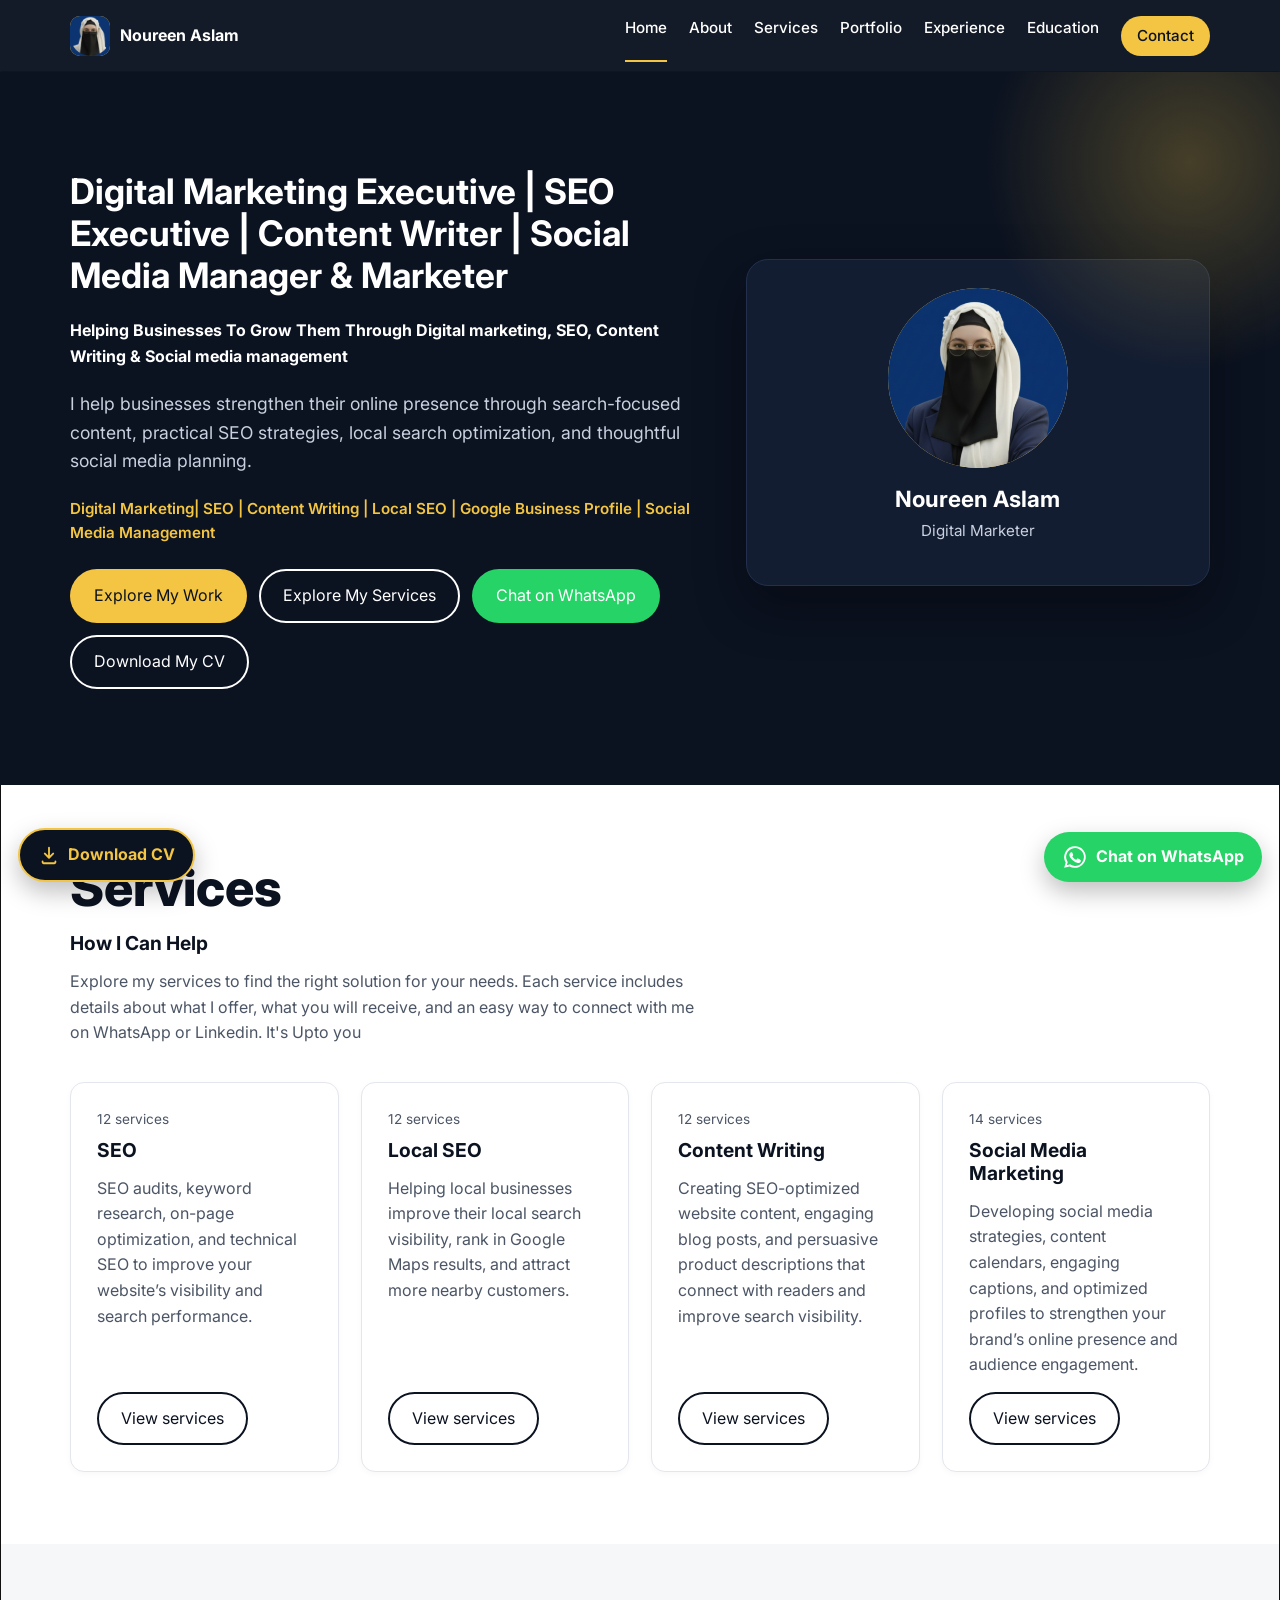
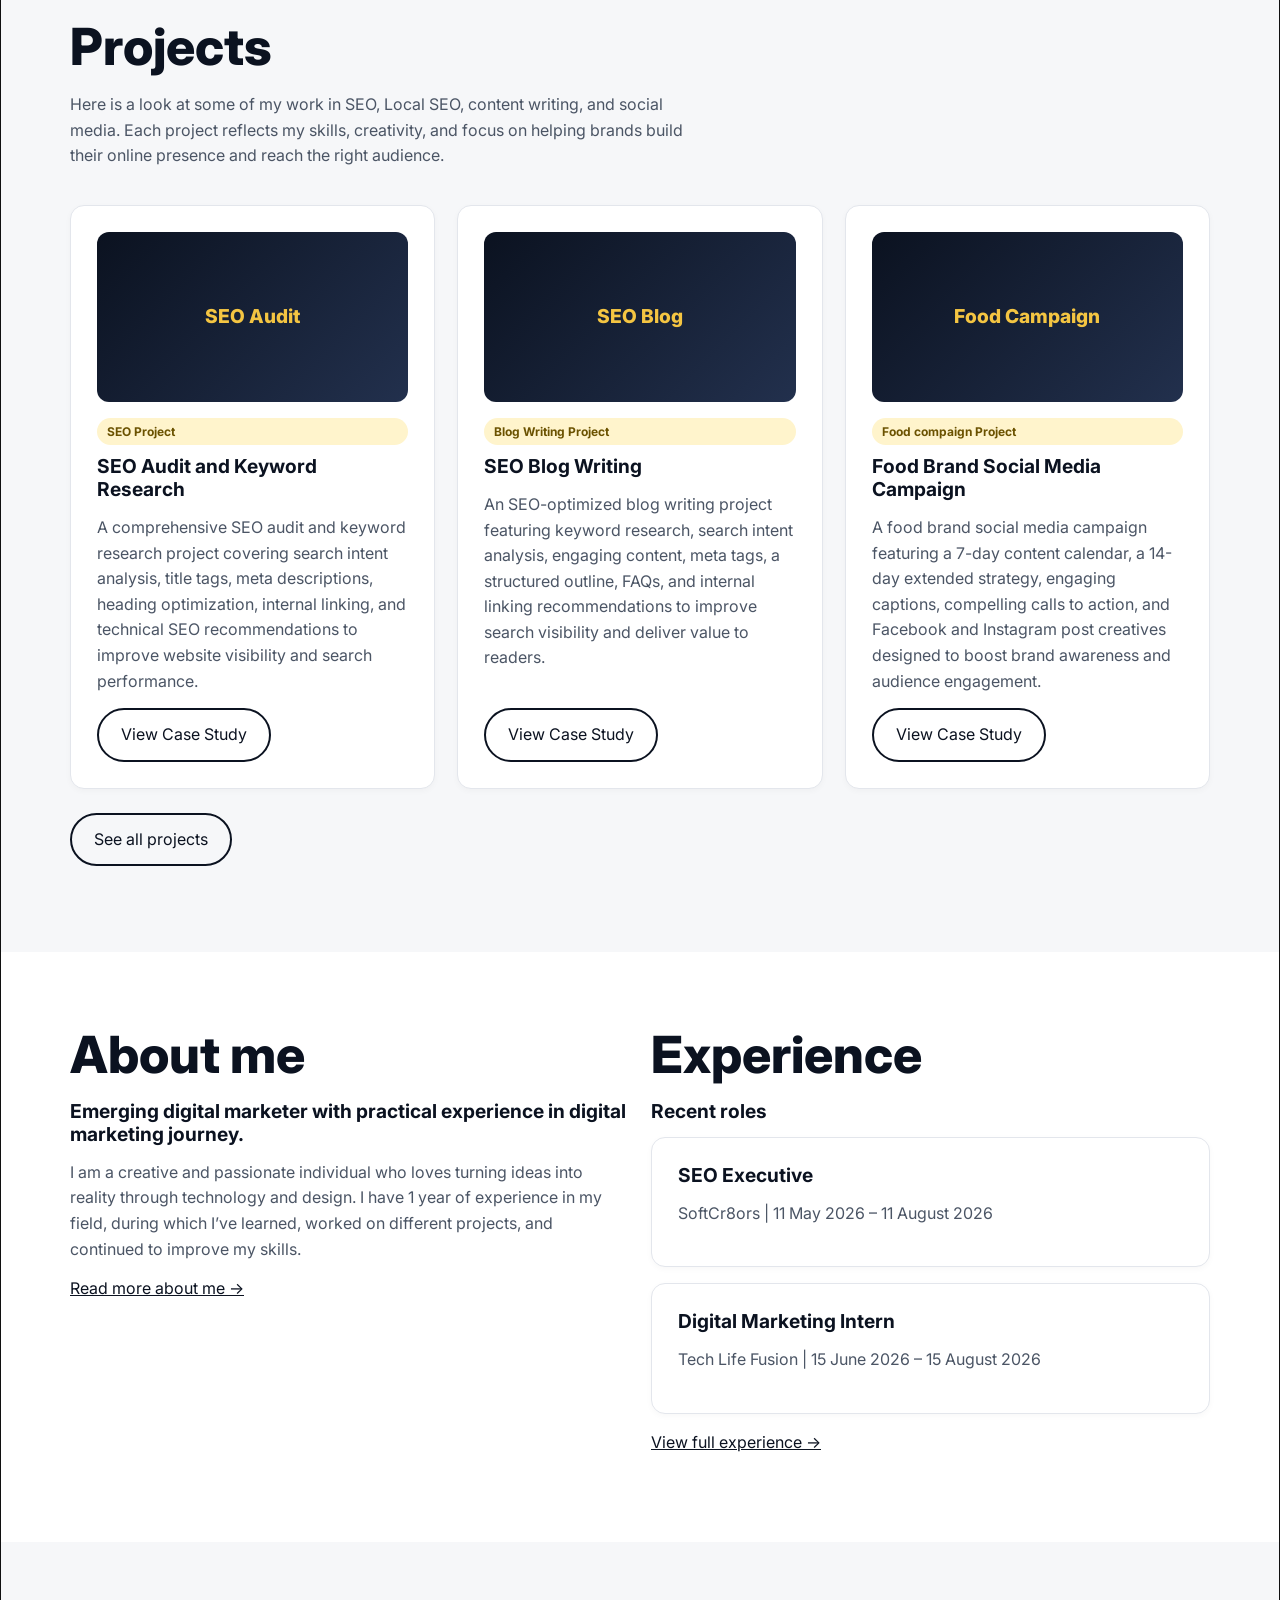
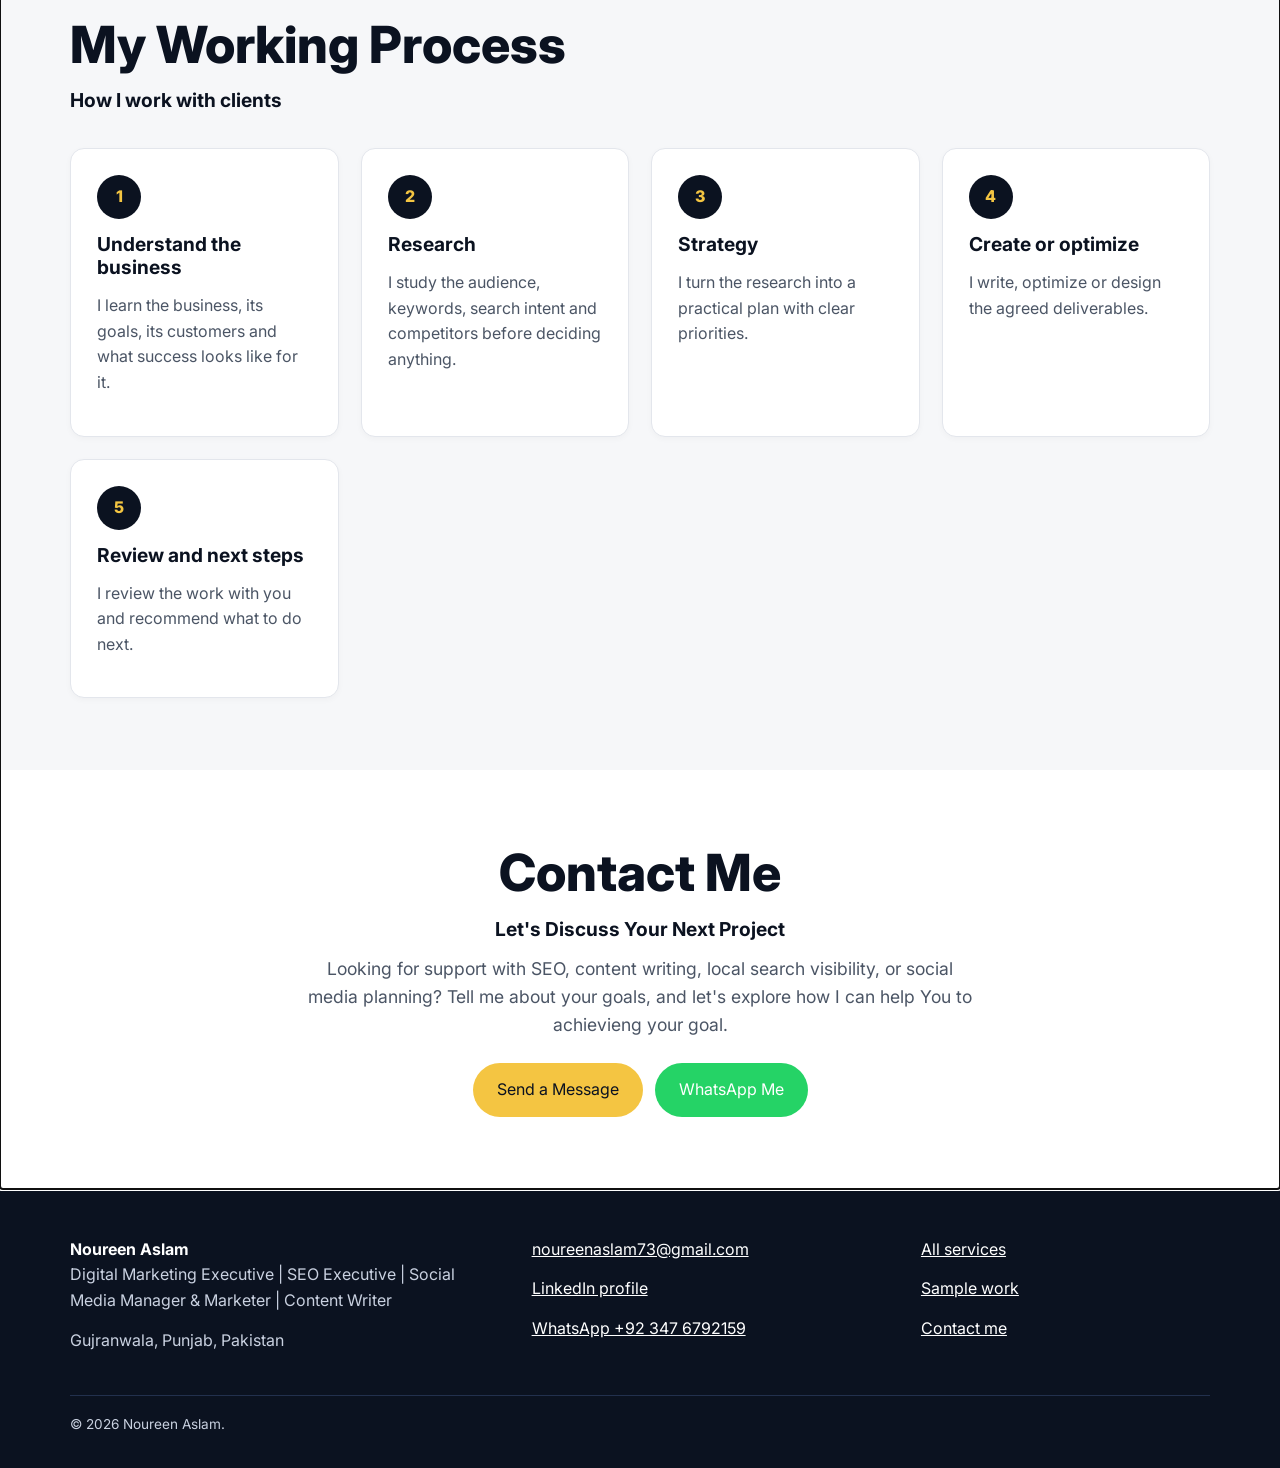
==== index.html @ 008fd428 "My-website" ====
<!DOCTYPE html>
<html lang="en">
<head>
  <meta charset="UTF-8" />
  <meta name="viewport" content="width=device-width, initial-scale=1.0" />
  <title>Noureen Aslam | Digital Marketing Executive,Social Media Manager & Marketer, SEO & Content Writer</title>
  <meta name="description" content="Noureen Aslam is a Digital Marketing Executive with SEO, local SEO, social media and content writing experience. View services, projects and contact details." />
  <meta property="og:title" content="Noureen Aslam | Digital Marketing Executive" />
  <meta property="og:description" content="SEO, local SEO, social media and content writing services and sample projects." />
  <meta property="og:type" content="website" />
  <meta property="og:image" content="assets/images/og-cover.png" />
  <link rel="icon" href="assets/images/favicon.svg" type="image/svg+xml" />
  <link rel="Profile photo" href="assets\images\Noureen Digital Marketer.png" type="image/png" />
  <link rel="preconnect" href="https://fonts.googleapis.com" />
  <link rel="preconnect" href="https://fonts.gstatic.com" crossorigin />
  <link href="https://fonts.googleapis.com/css2?family=Inter:wght@400;500;600;700;800&display=swap" rel="stylesheet" />
  <link rel="stylesheet" href="styles.css" />
</head>
<body>
  <a class="skip-link" href="#app">Skip to content</a>

  <header class="site-header">
    <div class="container nav-wrap">
      <a href="#/" class="brand" aria-label="Noureen Aslam home">
        <span class="brand-mark" aria-hidden="true">
          <span class="photo-fallback">NA</span>
          <img data-photo src="assets\images\linkedin picture.png" alt="" width="40" height="40" decoding="async" />
        </span>
        <span class="brand-text">Noureen Aslam</span>
      </a>
      <button class="nav-toggle" aria-expanded="false" aria-controls="main-nav" aria-label="Open menu">Menu</button>
      <nav id="main-nav" class="main-nav" aria-label="Main navigation">
        <a href="#/">Home</a>
        <a href="#/about">About</a>
        <a href="#/services">Services</a>
        <a href="#/portfolio">Portfolio</a>
        <a href="#/experience">Experience</a>
        <a href="#/education">Education</a>
        <a href="#/contact" class="nav-cta">Contact</a>
      </nav>
    </div>
  </header>

  <main id="app" tabindex="-1"></main>

  <footer class="site-footer">
    <div class="container footer-grid">
      <div>
        <strong>Noureen Aslam</strong>
        <p>Digital Marketing Executive | SEO Executive | Social Media Manager & Marketer | Content Writer</p>
        <p>Gujranwala, Punjab, Pakistan</p>
      </div>
      <div>
        <p><a href="mailto:noureenaslam73@gmail.com">noureenaslam73@gmail.com</a></p>
        <p><a href="https://www.linkedin.com/in/noureen-digitalmarketing/" target="_blank" rel="noopener">LinkedIn profile</a></p>
        <p><a href="https://wa.me/923476792159" target="_blank" rel="noopener">WhatsApp +92 347 6792159</a></p>
      </div>
      <div>
        <p><a href="#/services">All services</a></p>
        <p><a href="#/portfolio">Sample work</a></p>
        <p><a href="#/contact">Contact me</a></p>
      </div>
    </div>
    <div class="container copyright">
      <p>&copy; <span id="year"></span> Noureen Aslam.</p>
    </div>
  </footer>

  <a class="float-btn cv-float" id="cv-float" href="assets/Noureen_Aslam_CV.pdf" download aria-label="Download my CV (PDF)">
    <svg viewBox="0 0 24 24" width="22" height="22" aria-hidden="true"><path fill="currentColor" d="M12 3a1 1 0 0 1 1 1v8.6l2.8-2.8a1 1 0 1 1 1.4 1.4l-4.5 4.5a1 1 0 0 1-1.4 0L6.8 11.2a1 1 0 1 1 1.4-1.4L11 12.6V4a1 1 0 0 1 1-1zM5 18a1 1 0 0 1 1 1v1h12v-1a1 1 0 1 1 2 0v1a2 2 0 0 1-2 2H6a2 2 0 0 1-2-2v-1a1 1 0 0 1 1-1z"/></svg>
    <span>Download CV</span>
  </a>

  <a class="float-btn whatsapp-float" id="wa-float" href="https://wa.me/923476792159" target="_blank" rel="noopener" aria-label="Chat with Noreen on WhatsApp">
    <svg viewBox="0 0 24 24" width="26" height="26" aria-hidden="true"><path fill="currentColor" d="M12 2a10 10 0 0 0-8.6 15.1L2 22l5-1.3A10 10 0 1 0 12 2zm0 18.2a8.2 8.2 0 0 1-4.2-1.2l-.3-.2-3 .8.8-2.9-.2-.3A8.2 8.2 0 1 1 12 20.2zm4.5-6.1c-.2-.1-1.5-.7-1.7-.8-.2-.1-.4-.1-.6.1l-.8 1c-.1.2-.3.2-.5.1a6.7 6.7 0 0 1-3.3-2.9c-.2-.4.2-.4.7-1.3.1-.2 0-.3 0-.4l-.8-1.8c-.2-.5-.4-.4-.6-.4h-.5a1 1 0 0 0-.7.3 3 3 0 0 0-.9 2.2 5.2 5.2 0 0 0 1.1 2.7 11.8 11.8 0 0 0 4.5 4c.6.3 1.1.4 1.5.5.6.2 1.2.2 1.6.1.5-.1 1.5-.6 1.7-1.2.2-.6.2-1.1.2-1.2-.1-.1-.3-.2-.5-.3z"/></svg>
    <span>Chat on WhatsApp</span>
  </a>

  <script src="data.js"></script>
  <script src="app.js"></script>
</body>
</html>
---- styles.css ----
:root {
  --navy: #0B1220;
  --navy-2: #131d31;
  --white: #FFFFFF;
  --gold: #F4C542;
  --gold-dark: #d9a919;
  --gray-50: #f6f7f9;
  --gray-200: #e3e6ec;
  --gray-600: #4b5565;
  --radius: 14px;
  --shadow: 0 10px 30px rgba(11, 18, 32, 0.08);
}

* { box-sizing: border-box; }
html { scroll-behavior: smooth; }
body {
  margin: 0;
  font-family: "Inter", system-ui, -apple-system, "Segoe UI", Roboto, sans-serif;
  color: var(--navy);
  background: var(--white);
  line-height: 1.6;
  font-size: 16px;
}
img { max-width: 100%; height: auto; display: block; }
a { color: var(--navy); }
a:focus-visible, button:focus-visible, input:focus-visible, select:focus-visible, textarea:focus-visible {
  outline: 3px solid var(--gold);
  outline-offset: 2px;
}
.skip-link {
  position: absolute; left: -999px; top: 0; background: var(--gold); padding: 8px 12px; z-index: 100;
}
.skip-link:focus { left: 8px; top: 8px; }
.container { width: min(1140px, 92%); margin: 0 auto; }
section { padding: 72px 0; }
h1, h2, h3 { line-height: 1.2; margin: 0 0 14px; }
h1 { font-size: clamp(2rem, 4.5vw, 3.2rem); font-weight: 800; }
h2 { font-size: clamp(1.6rem, 3vw, 2.2rem); font-weight: 700; }
h3 { font-size: 1.2rem; font-weight: 700; }
p { margin: 0 0 14px; }
.lead { font-size: 1.1rem; color: var(--gray-600); max-width: 680px; }
.eyebrow { color: var(--gold-dark); font-weight: 700; text-transform: uppercase; letter-spacing: .08em; font-size: .8rem; }
.muted { color: var(--gray-600); }
.placeholder { background: #fff7d6; border: 1px dashed var(--gold-dark); padding: 2px 6px; border-radius: 6px; }

/* Header */
.site-header {
  position: sticky; top: 0; z-index: 50;
  background: rgba(11, 18, 32, 0.96); color: var(--white);
  backdrop-filter: blur(6px);
}
.nav-wrap { display: flex; align-items: center; justify-content: space-between; height: 72px; }
.brand { display: flex; align-items: center; gap: 10px; text-decoration: none; color: var(--white); font-weight: 700; }
.brand-mark, .avatar, .portrait {
  position: relative; display: grid; place-items: center; overflow: hidden; flex-shrink: 0;
  background: linear-gradient(135deg, var(--gold), #ffe08a); color: var(--navy); font-weight: 800;
}
.brand-mark img, .avatar img, .portrait img { position: absolute; inset: 0; width: 100%; height: 100%; object-fit: cover; }
.brand-mark { width: 40px; height: 40px; border-radius: 10px; background: var(--gold); letter-spacing: .02em; }
.main-nav { display: flex; gap: 22px; }
.main-nav a { color: var(--white); text-decoration: none; font-weight: 500; font-size: .95rem; position: relative; }
.main-nav a::after { content: ""; position: absolute; left: 0; bottom: -6px; width: 0; height: 2px; background: var(--gold); transition: width .2s; }
.main-nav a:hover::after, .main-nav a.active::after { width: 100%; }
.main-nav .nav-cta { background: var(--gold); color: var(--navy); padding: 8px 16px; border-radius: 999px; }
.main-nav .nav-cta::after { display: none; }
.nav-toggle { display: none; background: none; color: var(--white); border: 1px solid #334; border-radius: 8px; padding: 6px 12px; font: inherit; }

/* Buttons */
.btn {
  display: inline-flex; align-items: center; gap: 8px; padding: 12px 22px; border-radius: 999px;
  font-weight: 700; text-decoration: none; border: 2px solid transparent; cursor: pointer; font: inherit;
  transition: transform .15s ease, box-shadow .15s ease, background .2s;
}
.btn:hover { transform: translateY(-2px); box-shadow: var(--shadow); }
.btn-gold { background: var(--gold); color: var(--navy); }
.btn-gold:hover { background: #ffd65e; }
.btn-outline { border-color: var(--navy); color: var(--navy); background: transparent; }
.btn-light { border-color: var(--white); color: var(--white); background: transparent; }
.btn-whatsapp { background: #25D366; color: #fff; }
.btn-group { display: flex; flex-wrap: wrap; gap: 12px; margin-top: 24px; }

/* Hero */
.hero { background: var(--navy); color: var(--white); padding: 84px 0 96px; position: relative; overflow: hidden; }
.hero::before {
  content: ""; position: absolute; right: -120px; top: -120px; width: 420px; height: 420px;
  background: radial-gradient(circle, rgba(244,197,66,.25), transparent 70%); pointer-events: none;
}
.hero-grid { display: grid; grid-template-columns: 1.15fr .85fr; gap: 48px; align-items: center; }
.hero .lead { color: #c9d1e0; }
.hero .eyebrow { color: var(--gold); }
.skills-line { margin-top: 22px; color: var(--gold); font-weight: 600; font-size: .95rem; }
.hero-card {
  background: var(--navy-2); border: 1px solid #22304d; border-radius: 22px; padding: 28px; text-align: center;
  box-shadow: 0 20px 50px rgba(0,0,0,.35);
}
.avatar { width: 180px; height: 180px; border-radius: 50%; margin: 0 auto 18px; font-size: 3.4rem; }
.hero-name { color: var(--white); font-size: 1.4rem; margin-bottom: 6px; }
.hero-card .role { color: #c9d1e0; font-size: .95rem; }

/* Cards and grids */
.grid { display: grid; gap: 22px; }
.grid-2 { grid-template-columns: repeat(2, 1fr); }
.grid-3 { grid-template-columns: repeat(3, 1fr); }
.grid-4 { grid-template-columns: repeat(4, 1fr); }
.card {
  background: var(--white); border: 1px solid var(--gray-200); border-radius: var(--radius); padding: 26px;
  box-shadow: 0 2px 6px rgba(11,18,32,.03); transition: transform .2s, box-shadow .2s, border-color .2s;
  display: flex; flex-direction: column;
}
.card:hover { transform: translateY(-4px); box-shadow: var(--shadow); border-color: var(--gold); }
.card-link { text-decoration: none; color: inherit; }
.card .count { font-size: .85rem; color: var(--gray-600); margin-bottom: 8px; }
.card .btn { margin-top: auto; align-self: flex-start; }
.section-alt { background: var(--gray-50); }
.section-head { margin-bottom: 36px; }
.section-head p { color: var(--gray-600); max-width: 640px; }

.tag { display: inline-block; background: #fff4cc; color: #6b5200; font-size: .75rem; font-weight: 700; padding: 4px 10px; border-radius: 999px; margin-bottom: 10px; }
.tag-ai { background: #e6ecff; color: #22338a; }

.steps { counter-reset: step; }
.step { position: relative; padding-left: 0; }
.step-num {
  width: 44px; height: 44px; border-radius: 50%; background: var(--navy); color: var(--gold);
  display: grid; place-items: center; font-weight: 800; margin-bottom: 14px;
}

/* Service lists */
.service-item { border-left: 4px solid var(--gold); padding: 18px 22px; background: var(--white); border-radius: 10px; box-shadow: 0 2px 6px rgba(11,18,32,.04); margin-bottom: 18px; }
.service-item h3 { margin-bottom: 6px; }
.service-item .label { font-weight: 700; font-size: .9rem; margin-top: 10px; }
.service-item ul { margin: 6px 0 0 18px; padding: 0; }
.service-item li { margin-bottom: 4px; }

/* Filters */
.filters { display: flex; flex-wrap: wrap; gap: 10px; margin-bottom: 30px; }
.filter-btn {
  border: 1px solid var(--navy); background: var(--white); color: var(--navy); padding: 8px 16px; border-radius: 999px;
  cursor: pointer; font: inherit; font-size: .9rem; font-weight: 600;
}
.filter-btn[aria-pressed="true"] { background: var(--navy); color: var(--white); }

/* Timeline */
.timeline { border-left: 3px solid var(--gold); padding-left: 28px; margin-left: 8px; }
.timeline-item { position: relative; margin-bottom: 36px; }
.timeline-item::before {
  content: ""; position: absolute; left: -38px; top: 6px; width: 16px; height: 16px; border-radius: 50%;
  background: var(--navy); border: 3px solid var(--gold);
}
.timeline-item .date { color: var(--gold-dark); font-weight: 700; font-size: .9rem; }
.timeline-item ul { padding-left: 18px; color: var(--gray-600); }

/* Tables */
.table-wrap { overflow-x: auto; }
table { width: 100%; border-collapse: collapse; background: var(--white); }
th, td { text-align: left; padding: 12px 14px; border-bottom: 1px solid var(--gray-200); font-size: .95rem; }
th { background: var(--navy); color: var(--white); }

/* Breadcrumb and page header */
.page-head { background: var(--navy); color: var(--white); padding: 64px 0 56px; }
.page-head .lead { color: #c9d1e0; }
.page-head .eyebrow { color: var(--gold); }
.crumbs { font-size: .9rem; margin-bottom: 14px; }
.crumbs a { color: var(--gold); }

/* Case study */
.about-grid { display: grid; grid-template-columns: 1.4fr .6fr; gap: 56px; align-items: start; }
.about-photo { text-align: center; position: sticky; top: 96px; background: var(--white); border: 1px solid var(--gray-200); border-radius: 22px; padding: 28px; box-shadow: var(--shadow); }
.portrait { width: min(240px, 100%); aspect-ratio: 1; border-radius: 50%; margin: 0 auto 18px; font-size: 4rem; border: 4px solid var(--gold); box-shadow: 0 8px 24px rgba(11,18,32,.18); }
.about-photo h3 { margin-bottom: 4px; }
.skill-list { padding-left: 20px; }
.skill-list li { margin-bottom: 6px; }

.case-meta { display: flex; flex-wrap: wrap; gap: 10px; margin-top: 14px; }
.case-meta span { background: rgba(255,255,255,.1); padding: 6px 12px; border-radius: 999px; font-size: .85rem; }
.case-block { margin-bottom: 36px; }
.case-block ul { padding-left: 20px; }
.project-thumb {
  height: 170px; border-radius: 12px; display: grid; place-items: center; padding: 18px; text-align: center;
  background: linear-gradient(135deg, var(--navy), #22304d); color: var(--gold); font-weight: 800; font-size: 1.2rem; margin-bottom: 16px;
}

/* Forms */
.form { display: grid; grid-template-columns: minmax(0, 1fr); gap: 16px; }
.form label { font-weight: 600; font-size: .95rem; display: grid; gap: 6px; }
.form input, .form select, .form textarea {
  width: 100%; min-width: 0; font: inherit; padding: 12px 14px; border: 1px solid #c5ccd8; border-radius: 10px; background: var(--white); color: var(--navy);
}
.form textarea { min-height: 150px; resize: vertical; }
.hp-field { position: absolute; left: -9999px; height: 0; width: 0; opacity: 0; }
.status { padding: 14px 16px; border-radius: 10px; font-weight: 600; display: none; }
.status.show { display: block; }
.status.ok { background: #e7f8ee; color: #155c2f; }
.status.err { background: #fde8e8; color: #7a1717; }
.contact-list { list-style: none; padding: 0; margin: 0; }
.contact-list li { margin-bottom: 16px; overflow-wrap: anywhere; }
.contact-list strong { display: block; font-size: .85rem; color: var(--gray-600); text-transform: uppercase; letter-spacing: .05em; }

/* Footer */
.site-footer { background: var(--navy); color: #c9d1e0; padding: 48px 0 18px; }
.site-footer a { color: var(--white); }
.footer-grid { display: grid; grid-template-columns: 1.2fr 1fr .8fr; gap: 28px; }
.footer-grid strong { color: var(--white); }
.copyright { margin-top: 28px; padding-top: 18px; border-top: 1px solid #22304d; font-size: .85rem; }

/* Utilities (replace former inline styles) */
.align-start { align-items: start; }
.text-center { text-align: center; }
.btn-group-center { justify-content: center; }
.lead-center { margin: 0 auto 24px; }
.container-narrow { max-width: 860px; }
.flush { margin: 0; }
.h-md { font-size: 1.4rem; }
.mt-10 { margin-top: 10px; } .mt-14 { margin-top: 14px; } .mt-20 { margin-top: 20px; } .mt-24 { margin-top: 24px; }
.mb-24 { margin-bottom: 24px; } .mb-30 { margin-bottom: 30px; } .mb-50 { margin-bottom: 50px; }
.card-gap { margin-bottom: 16px; }
.note-after { margin-top: 28px; max-width: 720px; }
.tag-gold { background: var(--gold); color: var(--navy); }
[hidden] { display: none !important; }

/* Floating buttons: CV (bottom-left) and WhatsApp (bottom-right) */
.float-btn {
  position: fixed; bottom: 18px; z-index: 60; display: flex; align-items: center; gap: 8px;
  color: #fff; text-decoration: none; padding: 12px 18px; border-radius: 999px;
  font-weight: 700; box-shadow: 0 10px 24px rgba(0,0,0,.25); transition: transform .15s ease;
}
.float-btn:hover { transform: translateY(-2px); }
.cv-float { left: 18px; background: var(--navy); color: var(--gold); border: 2px solid var(--gold); }
.cv-float:hover { background: var(--navy-2); }

/* Floating WhatsApp */
.whatsapp-float { right: 18px; background: #25D366; }

/* Animation */
.reveal { opacity: 0; transform: translateY(14px); transition: opacity .5s ease, transform .5s ease; }
.reveal.in { opacity: 1; transform: none; }
@media (prefers-reduced-motion: reduce) {
  * { transition: none !important; animation: none !important; scroll-behavior: auto !important; }
  .reveal { opacity: 1; transform: none; }
}

/* Responsive */
@media (max-width: 960px) {
  .grid-4 { grid-template-columns: repeat(2, 1fr); }
  .grid-3 { grid-template-columns: repeat(2, 1fr); }
  .hero-grid { grid-template-columns: 1fr; }
  .about-grid { grid-template-columns: 1fr; gap: 32px; }
  .about-photo { position: static; order: -1; max-width: 360px; margin: 0 auto; }
  .footer-grid { grid-template-columns: 1fr 1fr; }
}
@media (max-width: 760px) {
  section { padding: 52px 0; }
  .nav-toggle { display: inline-block; }
  .main-nav {
    display: none; position: absolute; top: 72px; left: 0; right: 0; background: var(--navy);
    flex-direction: column; padding: 16px 4%; gap: 14px; border-top: 1px solid #22304d;
  }
  .main-nav.open { display: flex; }
  .grid-2, .grid-3, .grid-4 { grid-template-columns: minmax(0, 1fr); }
  .footer-grid { grid-template-columns: 1fr; }
  .float-btn span { display: none; }
  .float-btn { padding: 14px; }
  .avatar { width: 150px; height: 150px; }
}
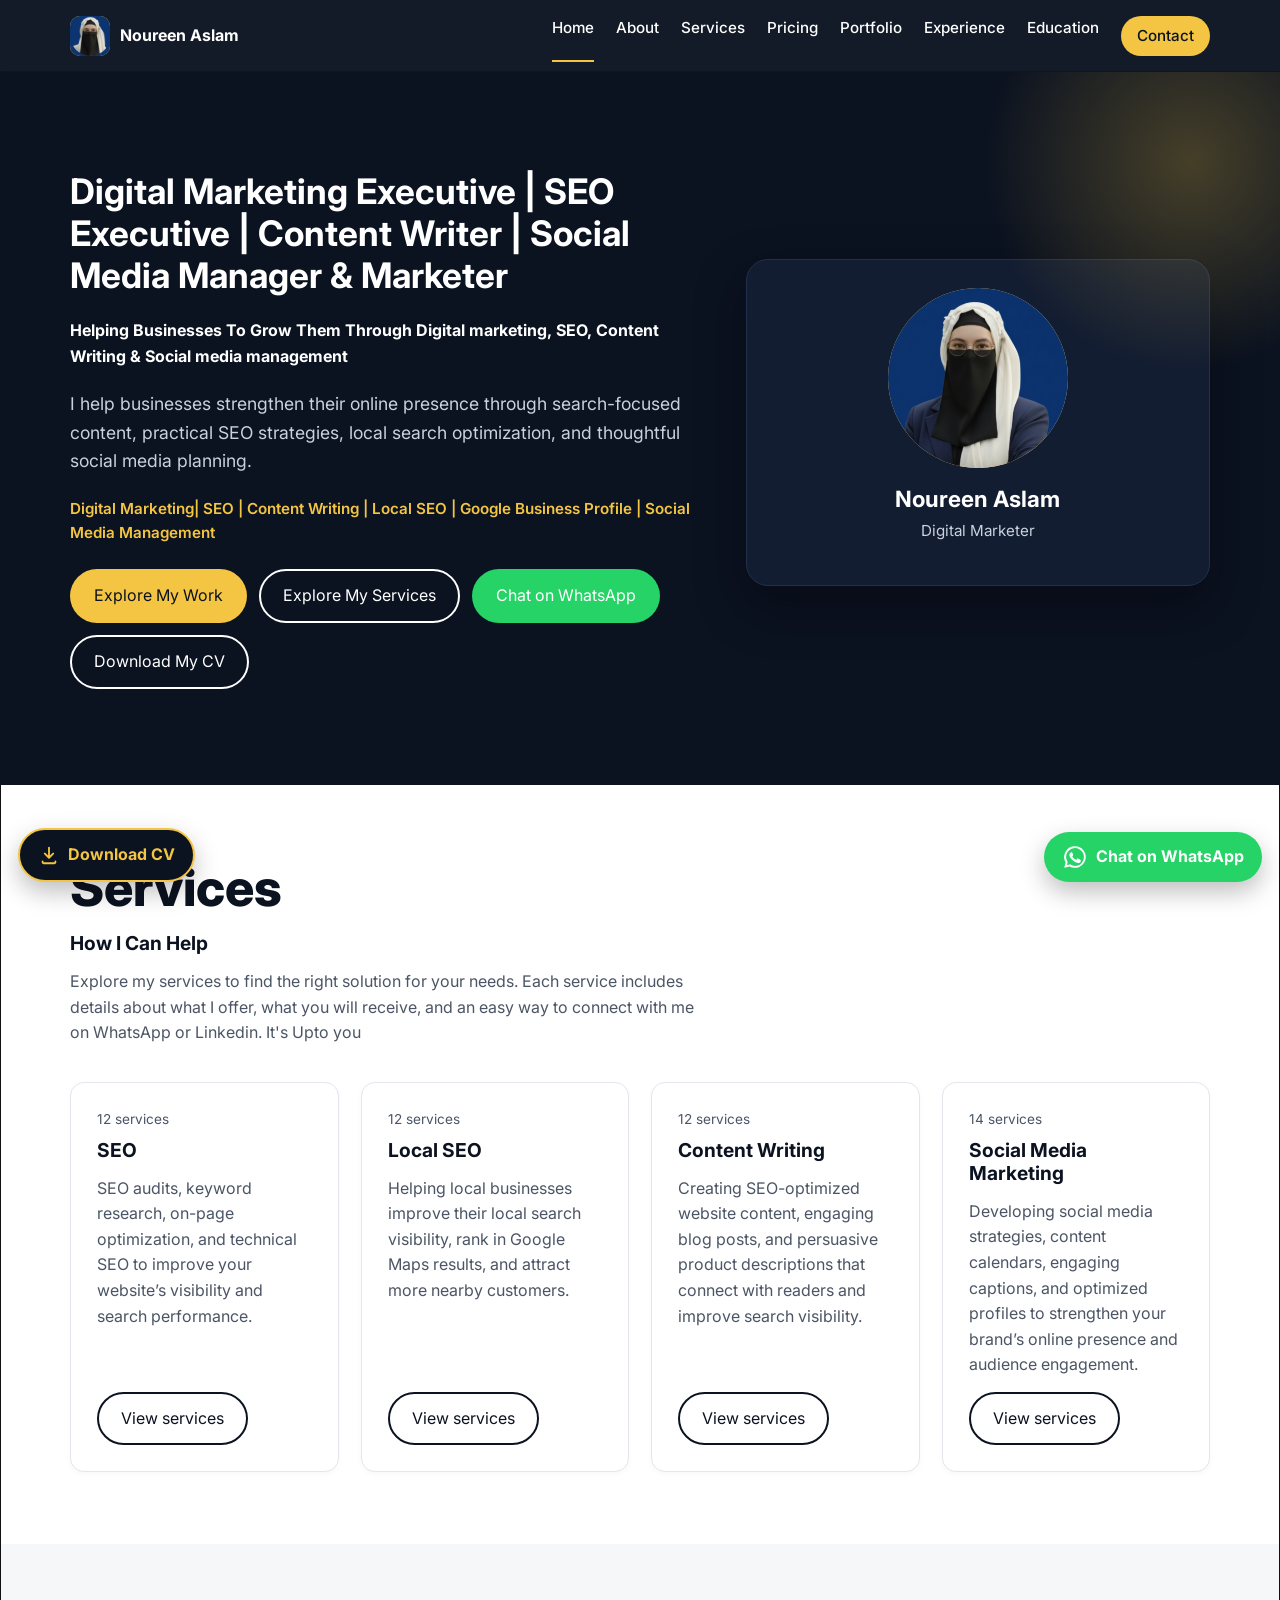
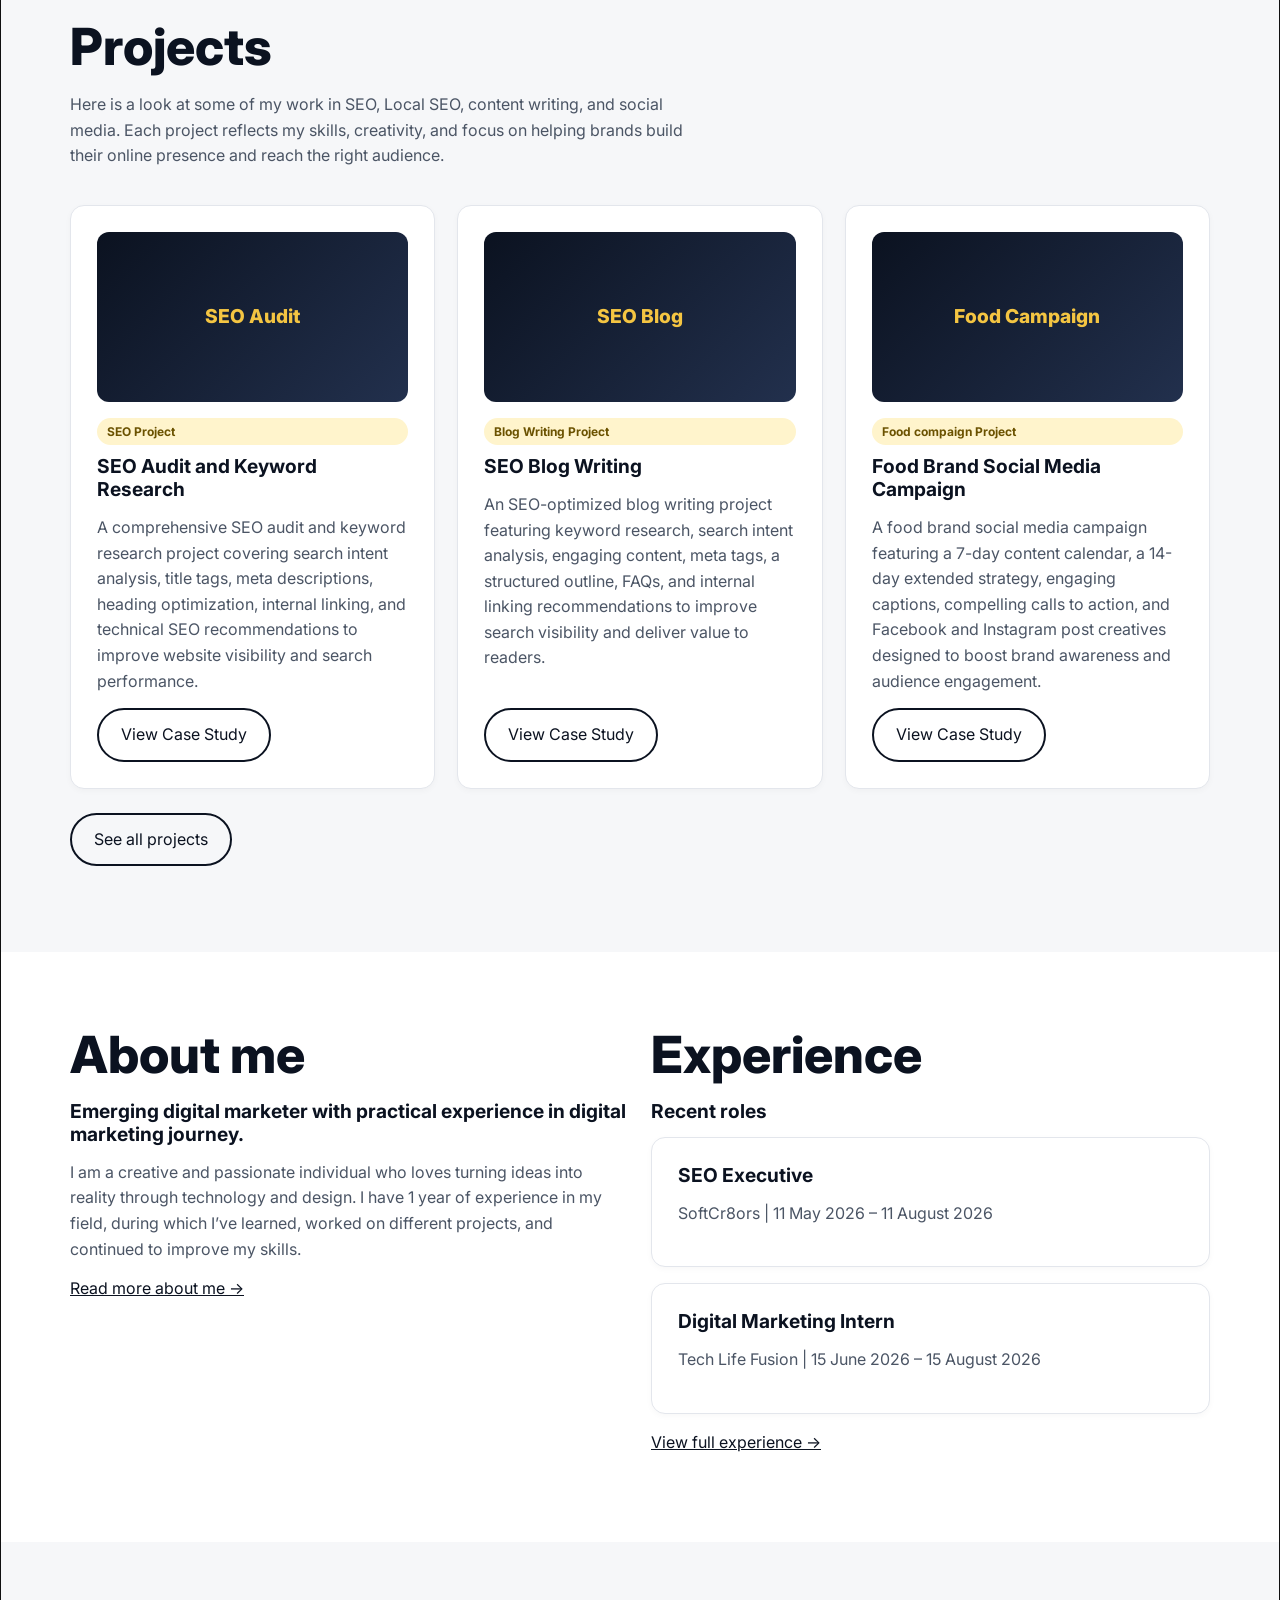
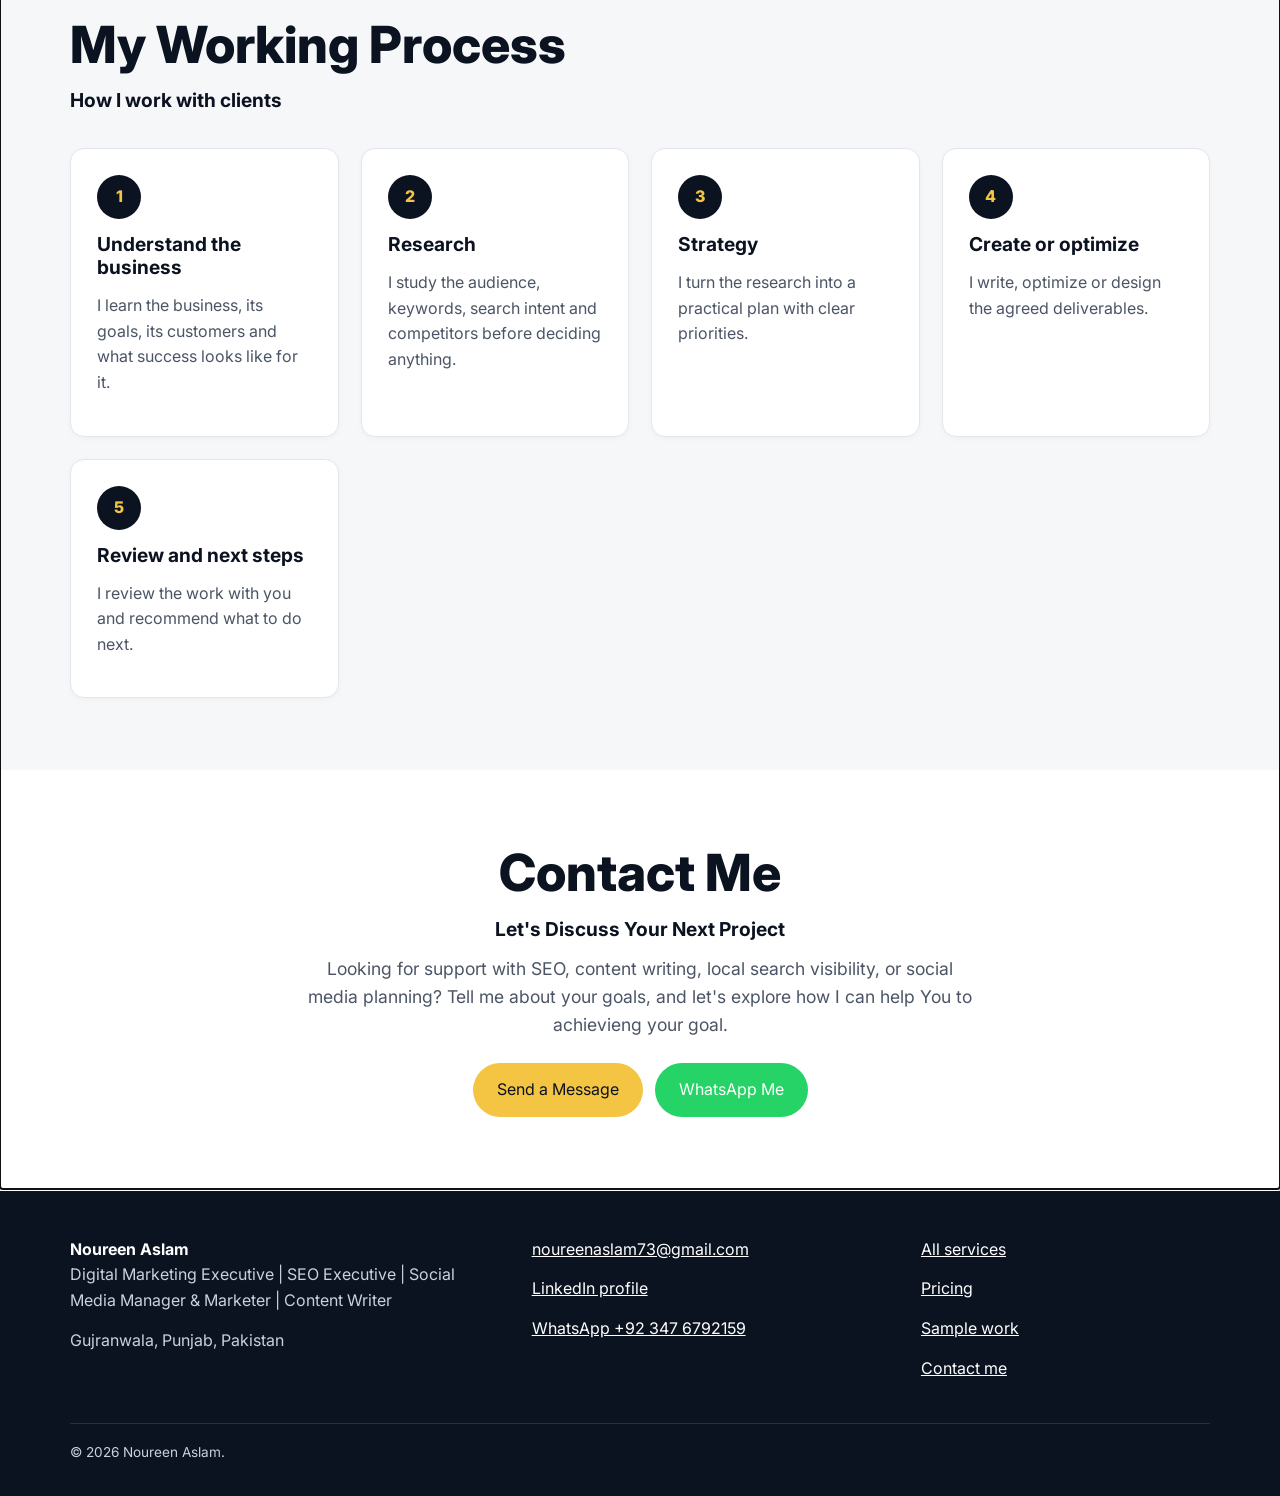
==== commit a652f224: "Add certificate gallery and pricing page Replace certificate table with image gallery and lightbox. " ====
--- a/index.html
+++ b/index.html
@@ -33,6 +33,7 @@
         <a href="#/">Home</a>
         <a href="#/about">About</a>
         <a href="#/services">Services</a>
+        <a href="#/pricing">Pricing</a>
         <a href="#/portfolio">Portfolio</a>
         <a href="#/experience">Experience</a>
         <a href="#/education">Education</a>
@@ -57,6 +58,7 @@
       </div>
       <div>
         <p><a href="#/services">All services</a></p>
+        <p><a href="#/pricing">Pricing</a></p>
         <p><a href="#/portfolio">Sample work</a></p>
         <p><a href="#/contact">Contact me</a></p>
       </div>
--- a/styles.css
+++ b/styles.css
@@ -218,6 +218,68 @@
 .tag-gold { background: var(--gold); color: var(--navy); }
 [hidden] { display: none !important; }
 
+/* Certificate gallery */
+.cert-grid { display: grid; grid-template-columns: repeat(auto-fill, minmax(290px, 1fr)); gap: 22px; }
+.cert-card {
+  background: var(--white); border: 1px solid var(--gray-200); border-radius: var(--radius); overflow: hidden;
+  display: flex; flex-direction: column; box-shadow: 0 2px 6px rgba(11,18,32,.03); transition: transform .2s, box-shadow .2s, border-color .2s;
+}
+.cert-card:hover { transform: translateY(-4px); box-shadow: var(--shadow); border-color: var(--gold); }
+.cert-thumb {
+  display: grid; place-items: center; width: 100%; aspect-ratio: 4 / 3; padding: 10px; border: 0;
+  border-bottom: 1px solid var(--gray-200); background: var(--gray-50); cursor: zoom-in; font: inherit; color: var(--gray-600);
+}
+.cert-thumb img { width: 100%; height: 100%; object-fit: contain; }
+.cert-thumb.cert-missing, .cert-thumb:disabled { cursor: default; }
+.cert-fallback { display: none; text-align: center; font-size: .9rem; padding: 12px; border: 1px dashed var(--gray-600); border-radius: 10px; }
+.cert-thumb.cert-missing .cert-fallback { display: block; }
+.cert-body { padding: 20px; display: flex; flex-direction: column; flex: 1; }
+.cert-body h3 { margin-bottom: 6px; }
+.cert-date { margin: 4px 0 6px; font-weight: 600; }
+.cert-id { font-size: .8rem; color: var(--gray-600); overflow-wrap: anywhere; margin-bottom: 14px; }
+.cert-actions { display: flex; flex-wrap: wrap; gap: 10px; margin-top: auto; }
+.cert-actions .btn { padding: 10px 16px; font-size: .9rem; }
+
+/* Lightbox */
+.lightbox {
+  position: fixed; inset: 0; z-index: 200; display: flex; align-items: center; justify-content: center;
+  background: rgba(11, 18, 32, .88); padding: 16px;
+}
+.lb-inner { position: relative; display: flex; align-items: center; gap: 12px; max-width: 100%; max-height: 100%; }
+.lb-figure { margin: 0; display: flex; flex-direction: column; align-items: center; gap: 12px; min-width: 0; }
+.lb-figure img { max-width: min(92vw, 1100px); max-height: 74vh; width: auto; height: auto; object-fit: contain; background: var(--white); border-radius: 8px; }
+.lb-figure figcaption { color: var(--white); text-align: center; display: grid; gap: 6px; justify-items: center; }
+.lb-figure figcaption span { color: #c9d1e0; font-size: .9rem; }
+.lb-close {
+  position: absolute; top: -8px; right: -8px; z-index: 2; width: 42px; height: 42px; border-radius: 50%;
+  border: 2px solid var(--gold); background: var(--navy); color: var(--gold); font-size: 1.6rem; line-height: 1; cursor: pointer;
+}
+.lb-nav {
+  flex-shrink: 0; width: 44px; height: 44px; border-radius: 50%; border: 2px solid var(--gold);
+  background: var(--navy); color: var(--gold); font-size: 1.8rem; line-height: 1; cursor: pointer;
+}
+body.lb-open { overflow: hidden; }
+
+/* Pricing */
+.price-note { background: #fff7d6; border-color: var(--gold-dark); }
+.price-service { margin-bottom: 56px; }
+.price-service:last-child { margin-bottom: 0; }
+.price-intro { max-width: 680px; margin-bottom: 22px; }
+.price-grid { align-items: stretch; }
+.price-card .label { font-weight: 700; font-size: .9rem; margin: 10px 0 2px; }
+.price-card p.muted { margin-bottom: 6px; }
+.price-tier { color: var(--gold-dark); font-weight: 800; text-transform: uppercase; letter-spacing: .08em; font-size: .78rem; margin-bottom: 2px; }
+.price-service-name { font-size: .85rem; color: var(--gray-600); margin-bottom: 4px; }
+.price-box { display: flex; flex-direction: column; gap: 2px; padding: 12px 0; margin-bottom: 4px; border-bottom: 1px solid var(--gray-200); }
+.price-from { font-size: .8rem; color: var(--gray-600); }
+.price { font-size: 1.35rem; font-weight: 800; }
+.price-usd { font-size: 1rem; font-weight: 700; color: var(--gray-600); }
+.price-list { margin: 4px 0 6px 18px; padding: 0; font-size: .95rem; color: var(--gray-600); }
+.price-list li { margin-bottom: 5px; }
+.price-actions { display: flex; flex-wrap: wrap; gap: 10px; margin-top: auto; padding-top: 16px; }
+.price-actions .btn { margin-top: 0; align-self: auto; padding: 10px 18px; font-size: .92rem; }
+.price-card-custom { border: 2px dashed var(--gold-dark); background: var(--gray-50); }
+
 /* Floating buttons: CV (bottom-left) and WhatsApp (bottom-right) */
 .float-btn {
   position: fixed; bottom: 18px; z-index: 60; display: flex; align-items: center; gap: 8px;
@@ -260,5 +322,12 @@
   .footer-grid { grid-template-columns: 1fr; }
   .float-btn span { display: none; }
   .float-btn { padding: 14px; }
+  .cert-grid { grid-template-columns: minmax(0, 1fr); }
+  .lb-nav { position: absolute; bottom: 4px; width: 40px; height: 40px; }
+  .lb-prev { left: 0; }
+  .lb-next { right: 0; }
+  .lb-figure img { max-height: 62vh; }
+  .lb-figure figcaption { padding-bottom: 48px; }
+  .lb-close { top: -4px; right: 0; }
   .avatar { width: 150px; height: 150px; }
 }
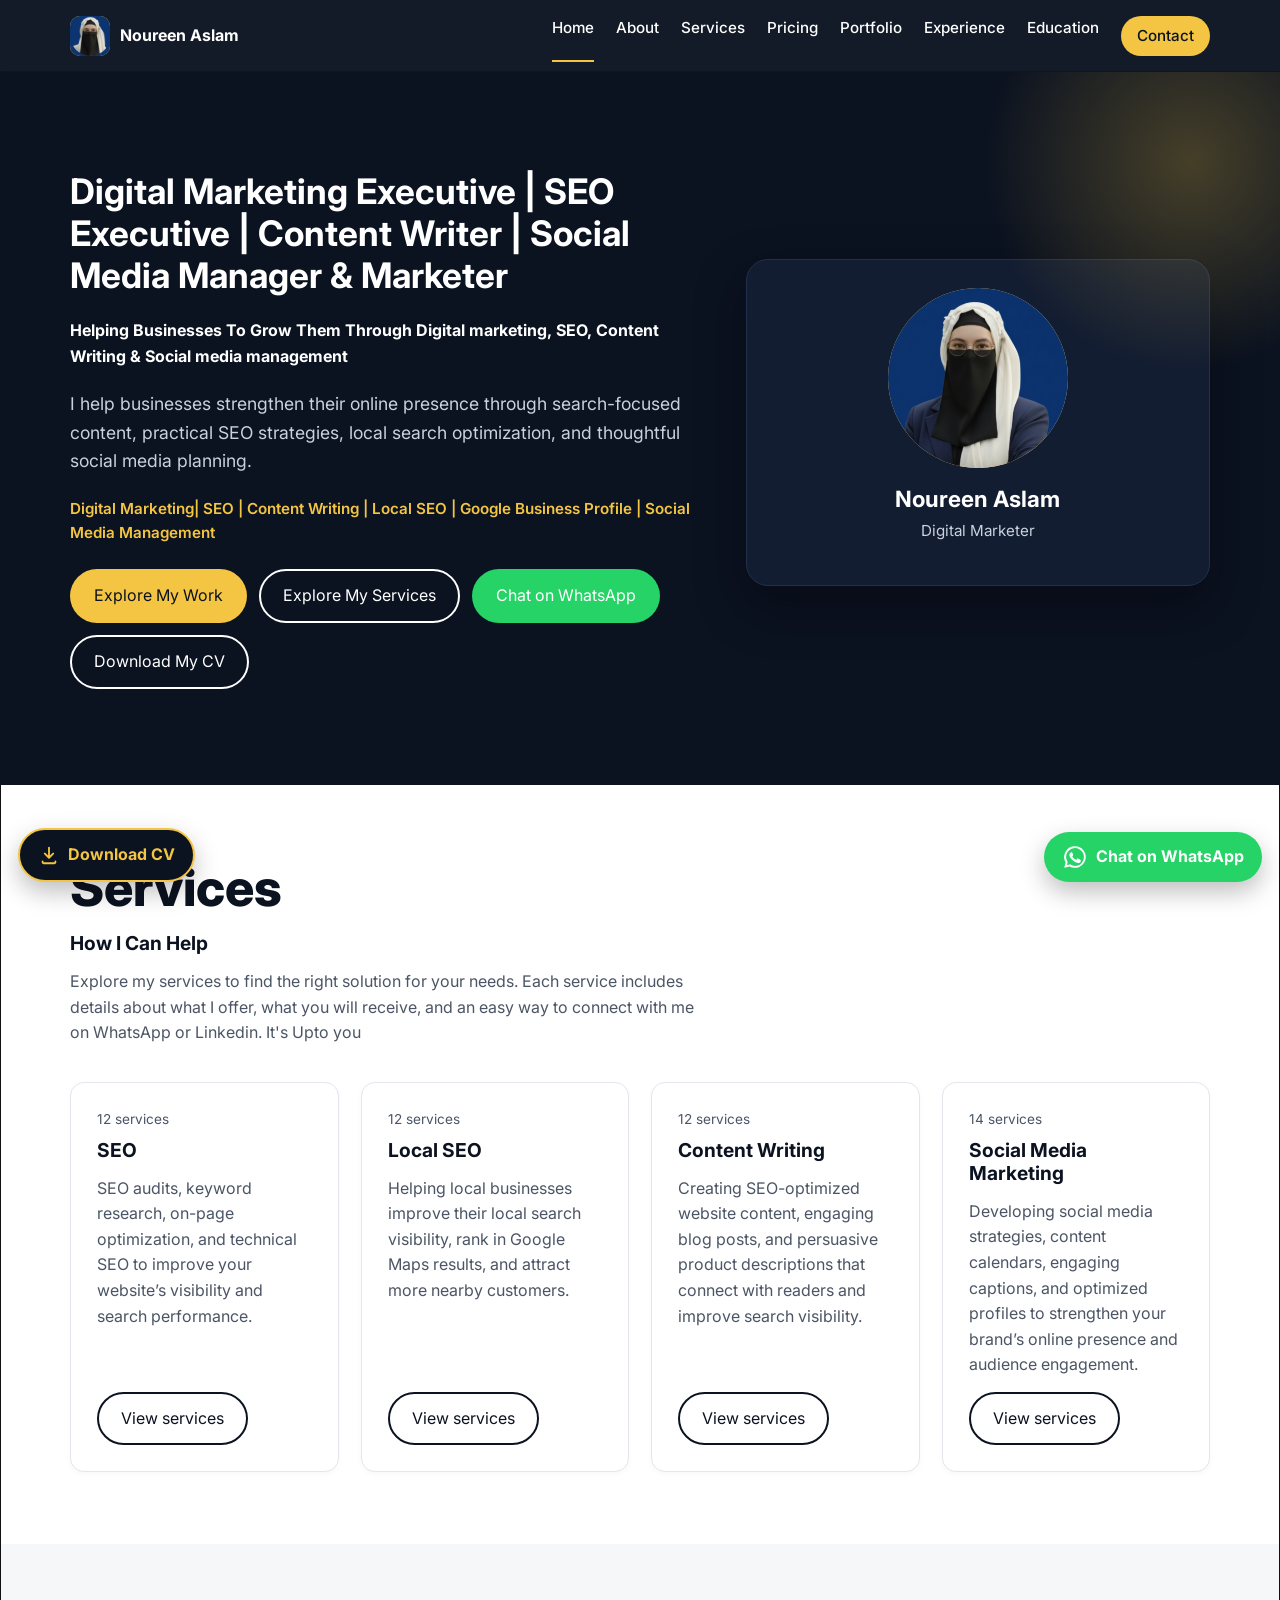
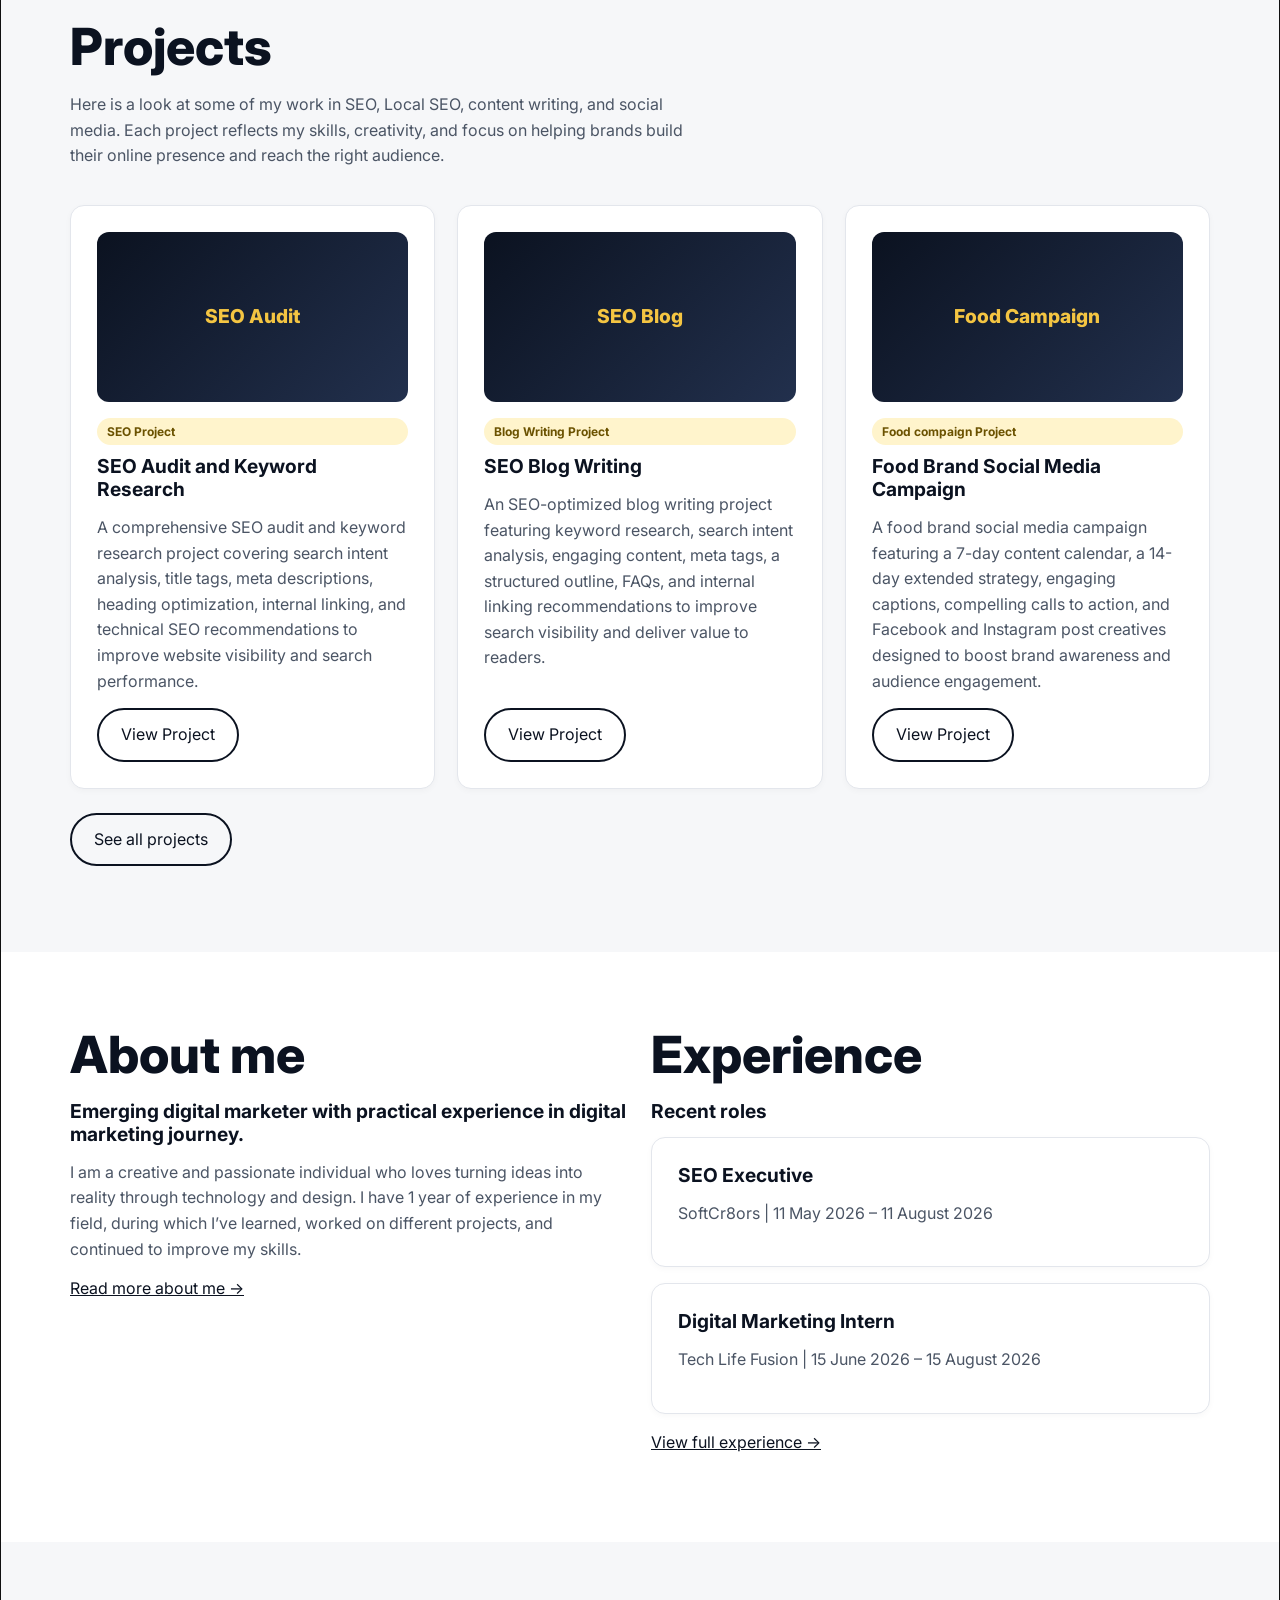
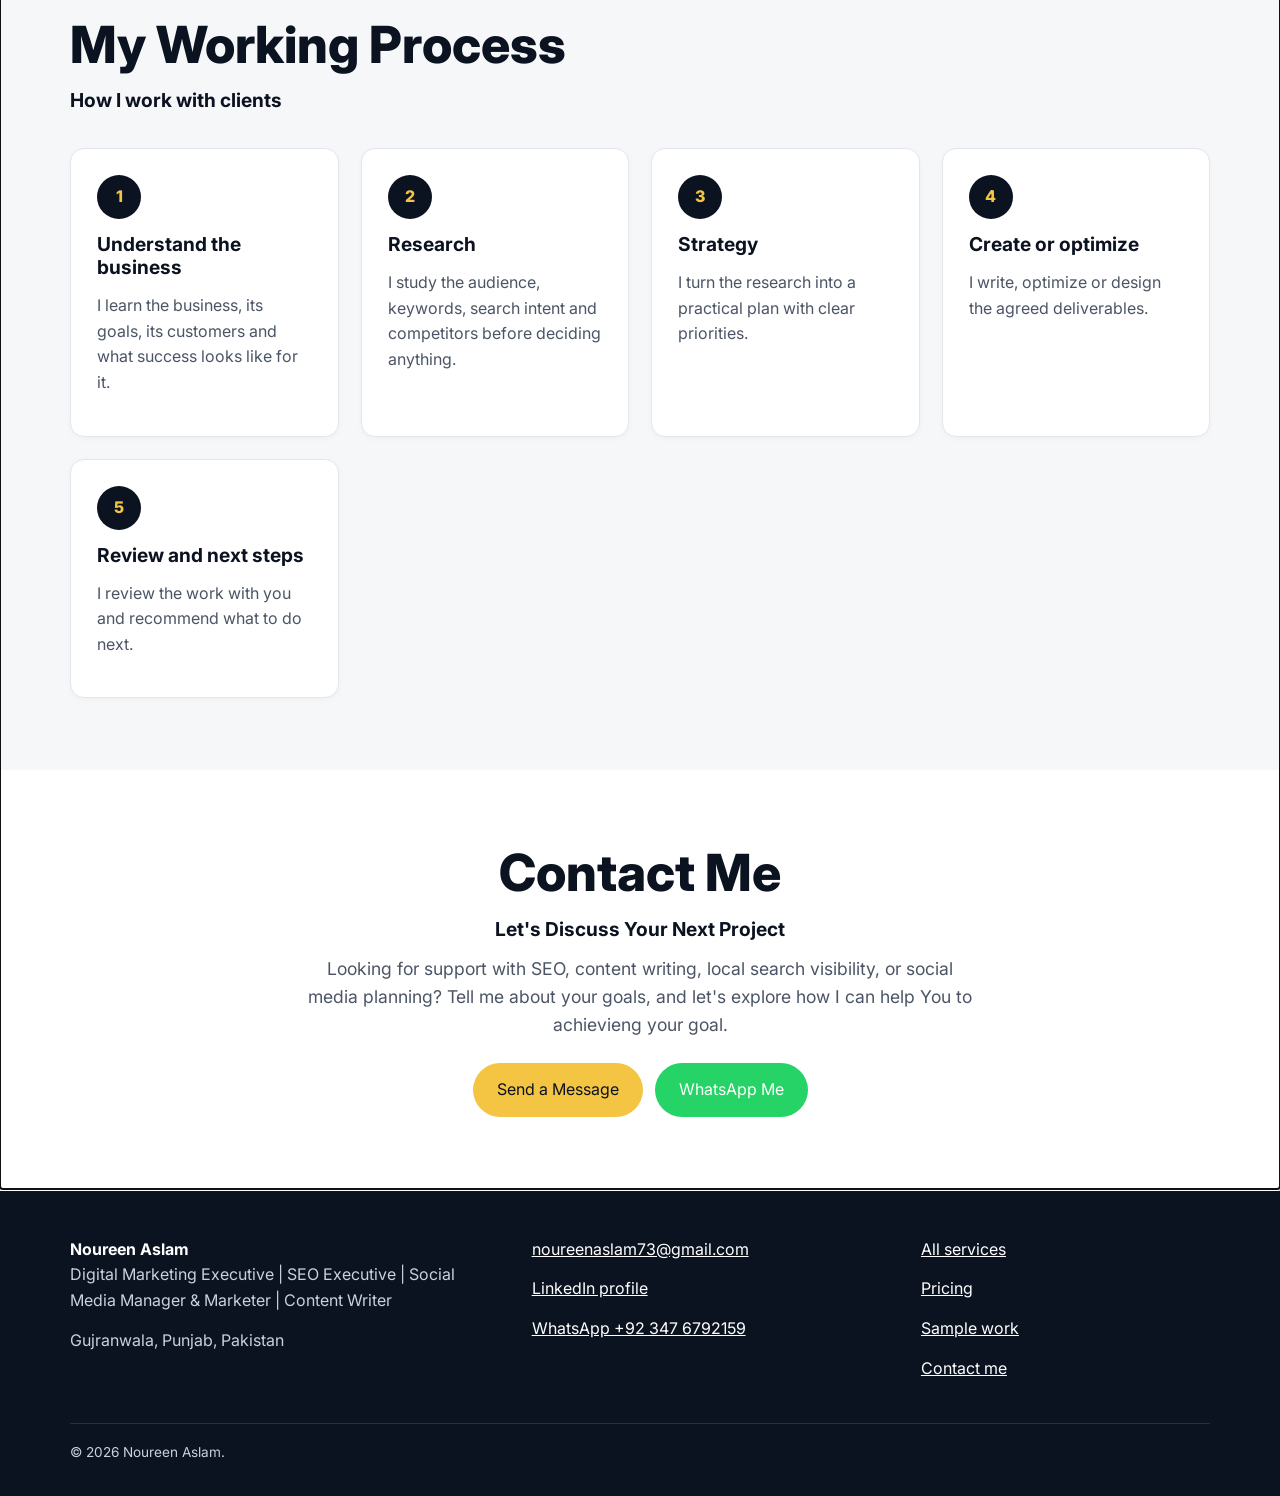
==== commit 31846bce: "Fix image source path in index.html" ====
--- a/index.html
+++ b/index.html
@@ -24,7 +24,7 @@
       <a href="#/" class="brand" aria-label="Noureen Aslam home">
         <span class="brand-mark" aria-hidden="true">
           <span class="photo-fallback">NA</span>
-          <img data-photo src="assets\images\linkedin picture.png" alt="" width="40" height="40" decoding="async" />
+          <img data-photo src="assets\images\linkedin-picture.png" alt="" width="40" height="40" decoding="async" />
         </span>
         <span class="brand-text">Noureen Aslam</span>
       </a>
@@ -81,4 +81,4 @@
   <script src="data.js"></script>
   <script src="app.js"></script>
 </body>
-</html>+</html>
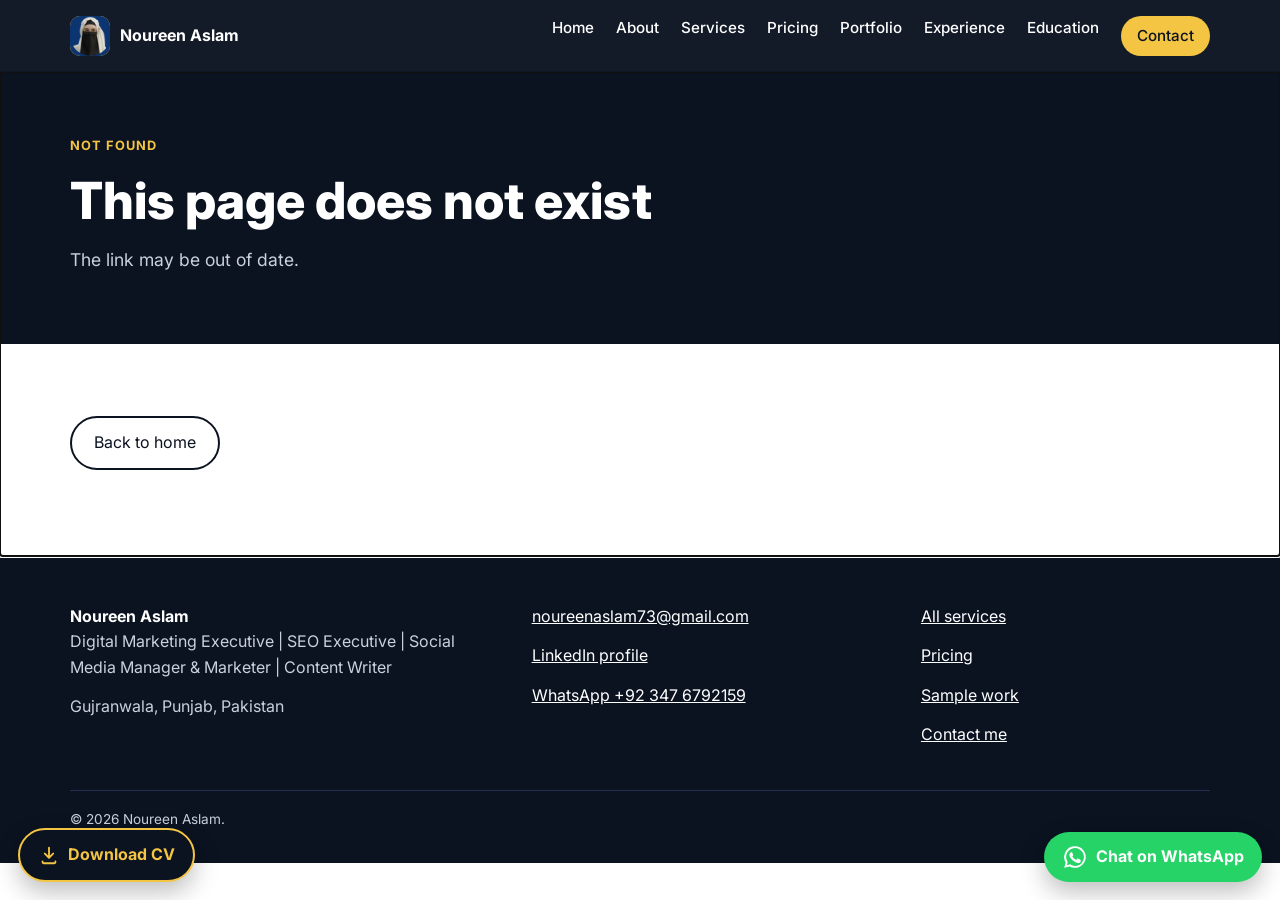
==== commit 41c4b769: "SEO/AEO/GEO fixes: clean URLs, one H1 per page, keyword titles and meta, Person + FAQ schema, sitema" ====
--- a/index.html
+++ b/index.html
@@ -3,14 +3,82 @@
 <head>
   <meta charset="UTF-8" />
   <meta name="viewport" content="width=device-width, initial-scale=1.0" />
-  <title>Noureen Aslam | Digital Marketing Executive,Social Media Manager & Marketer, SEO & Content Writer</title>
-  <meta name="description" content="Noureen Aslam is a Digital Marketing Executive with SEO, local SEO, social media and content writing experience. View services, projects and contact details." />
-  <meta property="og:title" content="Noureen Aslam | Digital Marketing Executive" />
-  <meta property="og:description" content="SEO, local SEO, social media and content writing services and sample projects." />
+  <title>Noureen Aslam | Local SEO Expert Pakistan &amp; SEO Executive</title>
+  <meta name="description" content="Local SEO expert in Pakistan. Noureen Aslam helps B2B SaaS &amp; local businesses rank higher on Google Maps with Google Business Profile optimization, SEO, content &amp; social media." />
+  <link rel="canonical" href="https://noureenportfolio.vercel.app/" />
+  <meta property="og:title" content="Noureen Aslam | Local SEO Expert in Pakistan" />
+  <meta property="og:description" content="Google Business Profile optimization, local SEO, SEO, content writing and social media services — helping B2B SaaS &amp; local businesses get found on Google." />
   <meta property="og:type" content="website" />
-  <meta property="og:image" content="assets/images/og-cover.png" />
+  <meta property="og:url" content="https://noureenportfolio.vercel.app/" />
+  <meta property="og:site_name" content="Noureen Aslam" />
+  <meta property="og:locale" content="en_US" />
+  <meta property="og:image" content="https://noureenportfolio.vercel.app/assets/images/og-cover.png" />
+  <meta name="twitter:card" content="summary_large_image" />
+  <meta name="twitter:title" content="Noureen Aslam | Local SEO Expert in Pakistan" />
+  <meta name="twitter:description" content="Google Business Profile optimization, local SEO, SEO, content writing and social media services." />
+  <meta name="twitter:image" content="https://noureenportfolio.vercel.app/assets/images/og-cover.png" />
+  <script type="application/ld+json">
+  {
+    "@context": "https://schema.org",
+    "@type": "Person",
+    "name": "Noureen Aslam",
+    "jobTitle": "Digital Marketing Executive | Local SEO Expert",
+    "description": "Digital marketing professional helping B2B SaaS & software companies and local businesses strengthen their online visibility through SEO, local SEO, Google Business Profile optimization, content marketing and social media marketing.",
+    "url": "https://noureenportfolio.vercel.app/",
+    "image": "https://noureenportfolio.vercel.app/assets/images/Noureen-Digital-Profile.png",
+    "address": {
+      "@type": "PostalAddress",
+      "addressLocality": "Gujranwala",
+      "addressRegion": "Punjab",
+      "addressCountry": "PK"
+    },
+    "sameAs": [
+      "https://www.linkedin.com/in/noureen-digitalmarketer/"
+    ],
+    "knowsAbout": ["SEO", "Local SEO", "Google Business Profile", "Google Maps SEO", "Content Marketing", "Social Media Marketing", "Digital Marketing Strategy", "LinkedIn Marketing"]
+  }
+  </script>
+  <script type="application/ld+json">
+  {
+    "@context": "https://schema.org",
+    "@type": "FAQPage",
+    "mainEntity": [
+      {
+        "@type": "Question",
+        "name": "What is local SEO?",
+        "acceptedAnswer": {
+          "@type": "Answer",
+          "text": "Local SEO is the process of improving a business's visibility in local Google search results and on Google Maps, so nearby customers find it first. It includes Google Business Profile optimization, local keywords, reviews and local citations."
+        }
+      },
+      {
+        "@type": "Question",
+        "name": "How much does local SEO cost in Pakistan?",
+        "acceptedAnswer": {
+          "@type": "Answer",
+          "text": "It depends on the business and its goals. My one-time projects start at PKR 25,000 and monthly plans start at PKR 40,000. Every project starts with a free mini-audit — contact me for an exact quote."
+        }
+      },
+      {
+        "@type": "Question",
+        "name": "How long does local SEO take to show results?",
+        "acceptedAnswer": {
+          "@type": "Answer",
+          "text": "Most businesses see movement in 2 to 4 months, depending on competition and the starting point. I never promise guaranteed rankings — I report real progress every month."
+        }
+      },
+      {
+        "@type": "Question",
+        "name": "Do you work with SaaS companies?",
+        "acceptedAnswer": {
+          "@type": "Answer",
+          "text": "Yes. I help B2B SaaS and software companies strengthen their online visibility with SEO, content and LinkedIn marketing, alongside local SEO for local businesses."
+        }
+      }
+    ]
+  }
+  </script>
   <link rel="icon" href="assets/images/favicon.svg" type="image/svg+xml" />
-  <link rel="Profile photo" href="assets\images\Noureen Digital Marketer.png" type="image/png" />
   <link rel="preconnect" href="https://fonts.googleapis.com" />
   <link rel="preconnect" href="https://fonts.gstatic.com" crossorigin />
   <link href="https://fonts.googleapis.com/css2?family=Inter:wght@400;500;600;700;800&display=swap" rel="stylesheet" />
@@ -21,23 +89,23 @@
 
   <header class="site-header">
     <div class="container nav-wrap">
-      <a href="#/" class="brand" aria-label="Noureen Aslam home">
+      <a href="/" class="brand" aria-label="Noureen Aslam home">
         <span class="brand-mark" aria-hidden="true">
           <span class="photo-fallback">NA</span>
-          <img data-photo src="assets\images\linkedin-picture.png" alt="" width="40" height="40" decoding="async" />
+          <img data-photo src="assets/images/linkedin-picture.png" alt="" width="40" height="40" decoding="async" />
         </span>
         <span class="brand-text">Noureen Aslam</span>
       </a>
       <button class="nav-toggle" aria-expanded="false" aria-controls="main-nav" aria-label="Open menu">Menu</button>
       <nav id="main-nav" class="main-nav" aria-label="Main navigation">
-        <a href="#/">Home</a>
-        <a href="#/about">About</a>
-        <a href="#/services">Services</a>
-        <a href="#/pricing">Pricing</a>
-        <a href="#/portfolio">Portfolio</a>
-        <a href="#/experience">Experience</a>
-        <a href="#/education">Education</a>
-        <a href="#/contact" class="nav-cta">Contact</a>
+        <a href="/">Home</a>
+        <a href="/about">About</a>
+        <a href="/services">Services</a>
+        <a href="/pricing">Pricing</a>
+        <a href="/portfolio">Portfolio</a>
+        <a href="/experience">Experience</a>
+        <a href="/education">Education</a>
+        <a href="/contact" class="nav-cta">Contact</a>
       </nav>
     </div>
   </header>
@@ -48,19 +116,19 @@
     <div class="container footer-grid">
       <div>
         <strong>Noureen Aslam</strong>
-        <p>Digital Marketing Executive | SEO Executive | Social Media Manager & Marketer | Content Writer</p>
+        <p>Digital Marketing Executive | SEO Executive | Social Media Manager &amp; Marketer | Content Writer</p>
         <p>Gujranwala, Punjab, Pakistan</p>
       </div>
       <div>
         <p><a href="mailto:noureenaslam73@gmail.com">noureenaslam73@gmail.com</a></p>
-        <p><a href="https://www.linkedin.com/in/noureen-digitalmarketing/" target="_blank" rel="noopener">LinkedIn profile</a></p>
+        <p><a href="https://www.linkedin.com/in/noureen-digitalmarketer/" target="_blank" rel="noopener">LinkedIn profile</a></p>
         <p><a href="https://wa.me/923476792159" target="_blank" rel="noopener">WhatsApp +92 347 6792159</a></p>
       </div>
       <div>
-        <p><a href="#/services">All services</a></p>
-        <p><a href="#/pricing">Pricing</a></p>
-        <p><a href="#/portfolio">Sample work</a></p>
-        <p><a href="#/contact">Contact me</a></p>
+        <p><a href="/services">All services</a></p>
+        <p><a href="/pricing">Pricing</a></p>
+        <p><a href="/portfolio">Sample work</a></p>
+        <p><a href="/contact">Contact me</a></p>
       </div>
     </div>
     <div class="container copyright">
@@ -68,12 +136,12 @@
     </div>
   </footer>
 
-  <a class="float-btn cv-float" id="cv-float" href="assets/Noureen_Aslam_CV.pdf" download aria-label="Download my CV (PDF)">
+  <a class="float-btn cv-float" id="cv-float" href="assets/Noreen_Aslam_CV.pdf" download aria-label="Download my CV (PDF)">
     <svg viewBox="0 0 24 24" width="22" height="22" aria-hidden="true"><path fill="currentColor" d="M12 3a1 1 0 0 1 1 1v8.6l2.8-2.8a1 1 0 1 1 1.4 1.4l-4.5 4.5a1 1 0 0 1-1.4 0L6.8 11.2a1 1 0 1 1 1.4-1.4L11 12.6V4a1 1 0 0 1 1-1zM5 18a1 1 0 0 1 1 1v1h12v-1a1 1 0 1 1 2 0v1a2 2 0 0 1-2 2H6a2 2 0 0 1-2-2v-1a1 1 0 0 1 1-1z"/></svg>
     <span>Download CV</span>
   </a>
 
-  <a class="float-btn whatsapp-float" id="wa-float" href="https://wa.me/923476792159" target="_blank" rel="noopener" aria-label="Chat with Noreen on WhatsApp">
+  <a class="float-btn whatsapp-float" id="wa-float" href="https://wa.me/923476792159" target="_blank" rel="noopener" aria-label="Chat with Noureen on WhatsApp">
     <svg viewBox="0 0 24 24" width="26" height="26" aria-hidden="true"><path fill="currentColor" d="M12 2a10 10 0 0 0-8.6 15.1L2 22l5-1.3A10 10 0 1 0 12 2zm0 18.2a8.2 8.2 0 0 1-4.2-1.2l-.3-.2-3 .8.8-2.9-.2-.3A8.2 8.2 0 1 1 12 20.2zm4.5-6.1c-.2-.1-1.5-.7-1.7-.8-.2-.1-.4-.1-.6.1l-.8 1c-.1.2-.3.2-.5.1a6.7 6.7 0 0 1-3.3-2.9c-.2-.4.2-.4.7-1.3.1-.2 0-.3 0-.4l-.8-1.8c-.2-.5-.4-.4-.6-.4h-.5a1 1 0 0 0-.7.3 3 3 0 0 0-.9 2.2 5.2 5.2 0 0 0 1.1 2.7 11.8 11.8 0 0 0 4.5 4c.6.3 1.1.4 1.5.5.6.2 1.2.2 1.6.1.5-.1 1.5-.6 1.7-1.2.2-.6.2-1.1.2-1.2-.1-.1-.3-.2-.5-.3z"/></svg>
     <span>Chat on WhatsApp</span>
   </a>
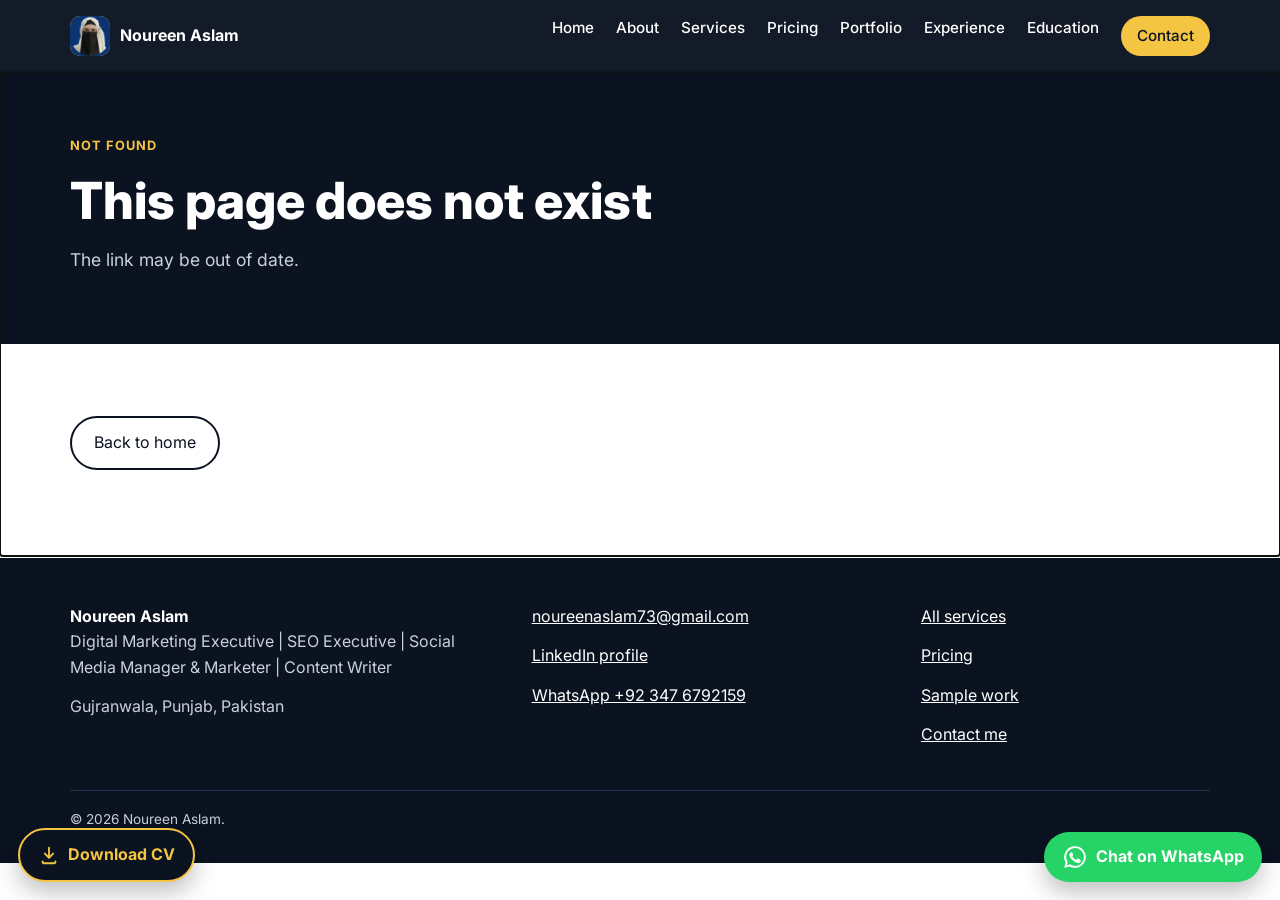
==== commit ca7f532e: "Fix: root-relative asset paths so /services/* and /portfolio/* routes load CSS/JS" ====
--- a/index.html
+++ b/index.html
@@ -78,11 +78,11 @@
     ]
   }
   </script>
-  <link rel="icon" href="assets/images/favicon.svg" type="image/svg+xml" />
+  <link rel="icon" href="/assets/images/favicon.svg" type="image/svg+xml" />
   <link rel="preconnect" href="https://fonts.googleapis.com" />
   <link rel="preconnect" href="https://fonts.gstatic.com" crossorigin />
   <link href="https://fonts.googleapis.com/css2?family=Inter:wght@400;500;600;700;800&display=swap" rel="stylesheet" />
-  <link rel="stylesheet" href="styles.css" />
+  <link rel="stylesheet" href="/styles.css" />
 </head>
 <body>
   <a class="skip-link" href="#app">Skip to content</a>
@@ -92,7 +92,7 @@
       <a href="/" class="brand" aria-label="Noureen Aslam home">
         <span class="brand-mark" aria-hidden="true">
           <span class="photo-fallback">NA</span>
-          <img data-photo src="assets/images/linkedin-picture.png" alt="" width="40" height="40" decoding="async" />
+          <img data-photo src="/assets/images/linkedin-picture.png" alt="" width="40" height="40" decoding="async" />
         </span>
         <span class="brand-text">Noureen Aslam</span>
       </a>
@@ -136,7 +136,7 @@
     </div>
   </footer>
 
-  <a class="float-btn cv-float" id="cv-float" href="assets/Noreen_Aslam_CV.pdf" download aria-label="Download my CV (PDF)">
+  <a class="float-btn cv-float" id="cv-float" href="/assets/Noreen_Aslam_CV.pdf" download aria-label="Download my CV (PDF)">
     <svg viewBox="0 0 24 24" width="22" height="22" aria-hidden="true"><path fill="currentColor" d="M12 3a1 1 0 0 1 1 1v8.6l2.8-2.8a1 1 0 1 1 1.4 1.4l-4.5 4.5a1 1 0 0 1-1.4 0L6.8 11.2a1 1 0 1 1 1.4-1.4L11 12.6V4a1 1 0 0 1 1-1zM5 18a1 1 0 0 1 1 1v1h12v-1a1 1 0 1 1 2 0v1a2 2 0 0 1-2 2H6a2 2 0 0 1-2-2v-1a1 1 0 0 1 1-1z"/></svg>
     <span>Download CV</span>
   </a>
@@ -146,7 +146,7 @@
     <span>Chat on WhatsApp</span>
   </a>
 
-  <script src="data.js"></script>
-  <script src="app.js"></script>
+  <script src="/data.js"></script>
+  <script src="/app.js"></script>
 </body>
 </html>
